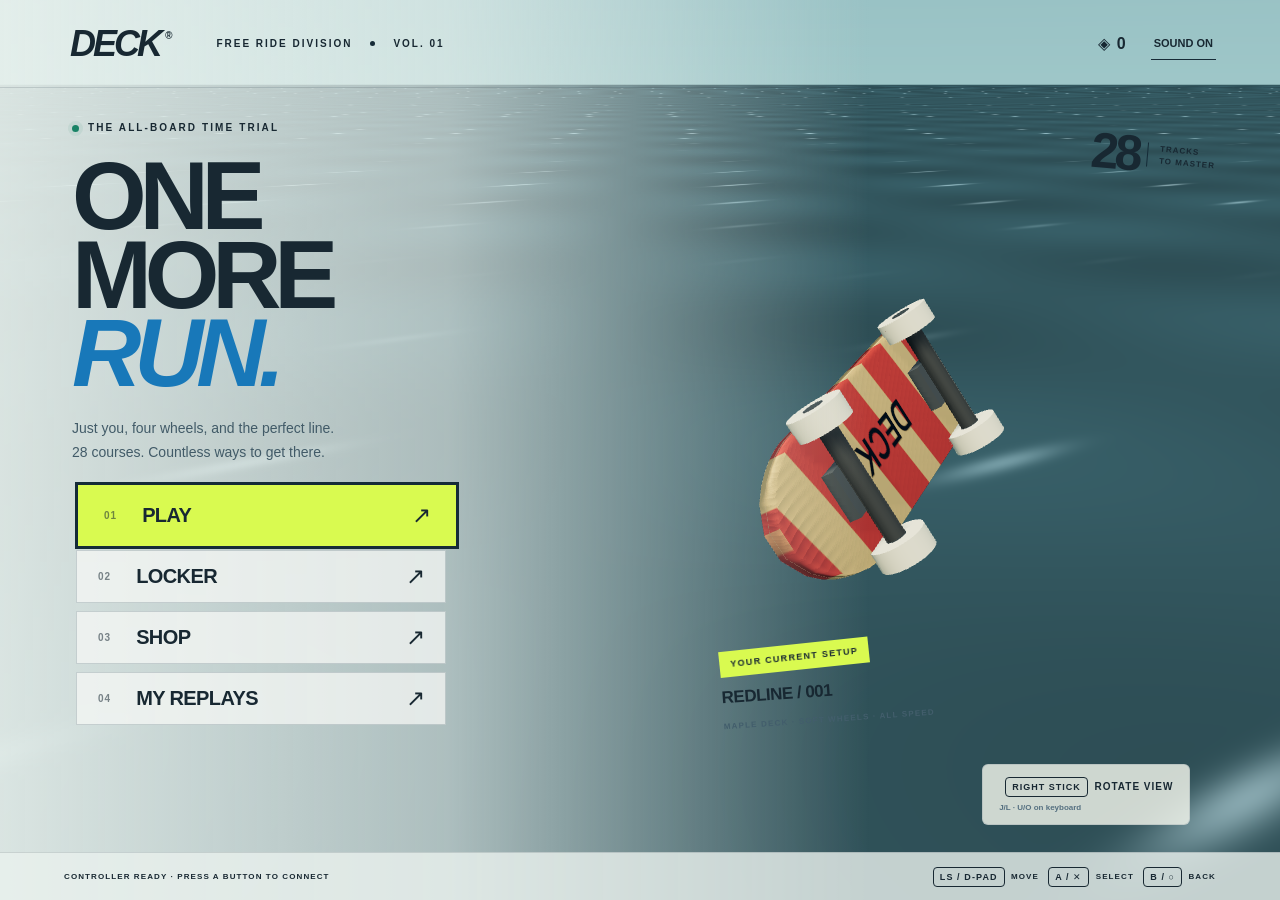
==== deck-prototype.html @ 20c5d56b "Add playable DECK browser game" ====
<!doctype html>
<html lang="en">
<head><meta charset="utf-8"><meta name="viewport" content="width=device-width,initial-scale=1"><title>DECK — One more run.</title><link rel="stylesheet" href="deck/style.css"></head>
<body>
<div id="loading"><strong>DECK<span>®</span></strong><p>Setting up your next run…</p></div>
<main id="ui">
<header id="topbar"><button class="wordmark" data-action="home" aria-label="DECK home">DECK<span>®</span></button><div class="edition">FREE RIDE DIVISION <i></i> VOL. 01</div><div class="top-actions"><span id="wallet">◈ 0</span><button id="audio-toggle" data-action="audio" aria-label="Toggle sound">SOUND ON</button></div></header>
<section id="home" class="screen active" aria-label="Home"><div class="home-copy"><p class="eyebrow"><span class="status-dot"></span> THE ALL-BOARD TIME TRIAL</p><h1>ONE<br>MORE<br><em>RUN.</em></h1><p class="home-description">Just you, four wheels, and the perfect line.<br>28 courses. Countless ways to get there.</p><nav class="home-nav"><button class="primary" data-action="levels" data-default><span>01</span>PLAY<span class="nav-arrow">↗</span></button><button data-action="locker"><span>02</span>LOCKER<span class="nav-arrow">↗</span></button><button data-action="shop"><span>03</span>SHOP<span class="nav-arrow">↗</span></button></nav></div><div class="hero-caption"><span class="pill">YOUR CURRENT SETUP</span><h3 id="hero-name">REDLINE / 001</h3><span class="small-label">MAPLE DECK · SOFT WHEELS · ALL SPEED</span></div><div class="home-stamp">28<span>TRACKS<br>TO MASTER</span></div></section>
<section id="levels" class="screen" aria-label="Select a course"><div class="page-heading"><div><p class="eyebrow">THE COLLECTION / 28 COURSES</p><h2>Pick your line.</h2></div><button class="back" data-action="home">← HOME</button></div><div id="pack-tabs" class="tabs"></div><div id="course-grid" class="course-grid"></div></section>
<section id="locker" class="screen" aria-label="Locker"><div class="page-heading"><div><p class="eyebrow">MAKE IT YOURS</p><h2>Your setup.</h2></div><button class="back" data-action="home">← HOME</button></div><p class="section-copy">Choose a deck. Same physics. Your style.</p><div id="locker-grid" class="skin-grid"></div><div class="locker-caption"><span class="pill">READY TO ROLL</span><p>Curved maple. Polished trucks.<br>Your next personal best.</p></div></section>
<section id="shop" class="screen" aria-label="Shop"><div class="page-heading"><div><p class="eyebrow">EARNED ON THE TRACK</p><h2>Fresh grip.</h2></div><button class="back" data-action="home">← HOME</button></div><p class="section-copy">Earn tokens by finishing courses and beating medal times. Cosmetics only.</p><div id="shop-grid" class="shop-grid"></div></section>
<footer id="menu-footer"><span id="connection">CONTROLLER READY · PRESS A BUTTON TO CONNECT</span><span><kbd>LS / D-PAD</kbd> MOVE <kbd>A / ✕</kbd> SELECT <kbd>B / ○</kbd> BACK</span></footer>
</main>
<div id="hud" hidden><div class="run-heading"><span class="wordmark">DECK<span>®</span></span><div><small id="run-pack">OPEN WATER</small><strong id="run-name">FIRST LIGHT</strong></div></div><div class="timer"><span id="clock">00:00.000</span><small id="best">PERSONAL BEST —</small></div><button id="pause-button" data-action="pause" aria-label="Pause game">Ⅱ</button><div class="progress"><div id="progress-fill"></div></div><div id="event-toast"></div><div class="controls"><strong>CONTROLLER</strong><div><kbd>RT / R2</kbd> FORWARD <kbd>LT / L2</kbd> BRAKE / REVERSE</div><div><kbd>LS</kbd> STEER <kbd>A / ✕</kbd> DOUBLE JUMP</div><div><kbd>L1</kbd> TILT LEFT <kbd>R1</kbd> TILT RIGHT</div><div><kbd>R3</kbd> RESTART <kbd>START</kbd> PAUSE</div><small>WASD / arrows · Space · Q/E tilt · R reset · Esc pause</small></div><div class="run-right"><canvas id="minimap" width="190" height="150"></canvas><div class="speed"><strong id="speed">0</strong><span>KM/H</span></div><div id="air-jump">● ● <span>JUMPS READY</span></div></div></div>
<section id="overlay" hidden><div class="modal"><p class="eyebrow" id="modal-tag">TAKE A BREATHER</p><h2 id="modal-title">Paused.</h2><p id="modal-sub">Your run is waiting.</p><div id="modal-stats"></div><div id="modal-actions"></div></div></section>
<div id="toast" role="status"></div>
<script src="deck/three.min.js"></script><script src="deck/core.js"></script><script src="deck/architecture.js"></script><script src="deck/obstacles.js"></script><script src="deck/game.js"></script>
</body></html>
---- deck/style.css ----
:root{font-family:Arial,Helvetica,sans-serif;color:#182832;font-synthesis:none;--ink:#152b37;--paper:#f7f7ef;--acid:#d9fa50;--accent:#1687e5}*{box-sizing:border-box}body{margin:0;overflow:hidden;background:#c4e8f2}button{font:inherit;cursor:pointer;border:0;color:inherit}button:disabled{cursor:default}button:focus{outline:none}button:focus-visible,.selected{outline:3px solid var(--ink)!important;outline-offset:4px;box-shadow:0 0 0 7px #d9fa50!important}canvas#game{position:fixed;inset:0;width:100%;height:100%;z-index:0}#ui{position:fixed;inset:0;z-index:2;pointer-events:none;background:linear-gradient(90deg,#eaf2eee8 0%,#eaf2eeaa 35%,#eaf2ee00 68%)}#ui button,#ui .screen,#ui footer{pointer-events:auto}#topbar{position:absolute;top:0;left:0;right:0;height:88px;display:flex;align-items:center;gap:38px;padding:0 5vw;border-bottom:1px solid #192a3625}.wordmark{font-weight:1000;font-style:italic;letter-spacing:-3px;font-size:36px;line-height:1;background:transparent}.wordmark span{font-size:10px;vertical-align:top;letter-spacing:0;display:inline-block;margin:5px 0 0 5px}.edition{font-size:10px;font-weight:800;letter-spacing:2px;display:flex;align-items:center;gap:18px}.edition i{width:5px;height:5px;border-radius:50%;background:var(--ink)}.top-actions{margin-left:auto;display:flex;align-items:center;gap:24px;font-size:11px;font-weight:800;letter-spacing:1px}.top-actions button{background:transparent;padding:10px 3px;border-bottom:1px solid #172b37}#wallet{font-size:16px}.screen{display:none;position:absolute;inset:112px 5vw 66px;overflow-y:auto;scrollbar-width:thin;padding:8px}.screen.active{display:block}#home{overflow:hidden}.eyebrow{font-weight:800;font-size:10px;letter-spacing:2.1px;line-height:1.6;text-transform:uppercase;margin:0 0 14px;display:flex;align-items:center;gap:9px}.status-dot{width:7px;height:7px;border-radius:50%;background:#198366;box-shadow:0 0 0 4px #19836613}.home-copy{width:45%;position:relative;z-index:1}h1{font-size:clamp(60px,7.5vw,115px);letter-spacing:-.075em;line-height:.82;margin:21px 0 24px;font-weight:950}h1 em{font-style:italic;color:#1878b9}.home-description{font-size:14px;line-height:1.7;color:#425b68;margin:0 0 24px}.home-nav{display:flex;flex-direction:column;gap:8px;width:min(370px,100%);margin-left:4px}.home-nav button{display:flex;align-items:center;text-align:left;background:#f8faf7b8;padding:15px 21px;font-size:20px;font-weight:900;letter-spacing:-.6px;transition:transform .15s;border:1px solid #18354930}.home-nav button:hover,.home-nav .selected{transform:translateX(6px)}.home-nav button.primary{background:var(--acid);border-color:var(--acid)}.home-nav button>span:first-child{font-size:10px;font-weight:700;letter-spacing:1px;opacity:.55;margin-right:25px}.home-nav .nav-arrow{margin-left:auto;font-size:23px;font-weight:400}.hero-caption{position:absolute;left:57%;bottom:15%;transform:rotate(-4deg)}.hero-caption h3{font-size:17px;letter-spacing:-.5px;margin:13px 0 7px}.pill{display:inline-block;background:var(--acid);font-size:9px;font-weight:850;letter-spacing:1.3px;padding:8px 11px;transform:rotate(-2deg)}.small-label{font-size:8px;letter-spacing:1.2px;color:#435e6c;font-weight:700}.home-stamp{position:absolute;right:0;top:2%;display:flex;align-items:center;gap:8px;font-size:50px;font-weight:900;letter-spacing:-4px;transform:rotate(5deg)}.home-stamp span{font-size:8px;line-height:1.5;letter-spacing:1px;border-left:1px solid var(--ink);padding-left:12px}#menu-footer{position:absolute;bottom:0;left:0;right:0;min-height:48px;padding:12px 5vw;border-top:1px solid #192a3625;display:flex;gap:20px;justify-content:space-between;align-items:center;font-size:8px;letter-spacing:1.1px;font-weight:800;background:#eaf2eecc}kbd{display:inline-block;font-family:inherit;font-size:9px;font-weight:900;padding:4px 6px;border:1px solid currentColor;border-radius:4px;margin:0 3px 0 6px;vertical-align:middle}.page-heading{display:flex;align-items:center;justify-content:space-between;margin-bottom:22px}h2{font-size:clamp(34px,4vw,60px);font-weight:900;letter-spacing:-2.6px;line-height:1;margin:0}.back{background:var(--paper);padding:12px 18px;font-size:10px;font-weight:900;letter-spacing:1px;border:1px solid #17324030}.tabs{display:flex;gap:7px;margin-bottom:24px}.tabs button{padding:12px 18px;font-size:10px;font-weight:850;letter-spacing:.9px;background:#f5f8f2bb;border:1px solid #1a35432e}.tabs button.active{color:white;background:var(--ink)}.course-grid{display:grid;grid-template-columns:repeat(3,1fr);gap:20px;padding:8px;margin:-8px}.course-card{background:var(--paper);border:1px solid #18354920;text-align:left;position:relative;overflow:hidden;transition:transform .15s}.course-card:hover{transform:translateY(-4px)}.course-art{height:clamp(115px,14vh,170px);background:#e0eff2;position:relative;overflow:hidden}.course-art canvas{width:100%;height:100%}.course-art .number{position:absolute;left:16px;top:14px;font-size:12px;font-weight:900}.course-art .medal{position:absolute;right:13px;top:12px;font-size:9px;font-weight:850;letter-spacing:1px}.course-info{padding:15px 17px 13px}.course-info h3{margin:0 0 5px;font-size:21px;letter-spacing:-.8px}.course-info p{font-size:11px;line-height:1.4;color:#576b75;margin:0 0 14px}.course-meta{display:flex;justify-content:space-between;gap:8px;font-size:8px;font-weight:900;letter-spacing:1px;border-top:1px solid #18354922;padding-top:10px}.section-copy{font-size:13px;line-height:1.7;color:#425b68;max-width:500px}.skin-grid{width:43%;display:grid;grid-template-columns:repeat(2,1fr);gap:14px;padding:8px;margin-left:-8px}.skin-card{background:#f7f7efdf;text-align:left;border:1px solid #18354930;padding:17px;min-height:125px}.deck-swatch{height:29px;width:90%;max-width:145px;border:3px solid #172b37;border-radius:100% / 180%;margin:10px 0 17px;transform:rotate(-9deg);box-shadow:0 6px #b9b7a5}.skin-card strong{font-size:12px;letter-spacing:.6px;display:block}.skin-card small{font-size:8px;letter-spacing:1px;display:block;color:#556c77;margin-top:6px}.skin-card.equipped{background:var(--acid)}.locker-caption{position:absolute;left:57%;bottom:13%;font-size:12px;line-height:1.5}.shop-grid{display:grid;grid-template-columns:repeat(4,1fr);gap:20px;margin-top:35px;padding:8px}.shop-card{background:var(--paper);border:1px solid #18354930;padding:24px;text-align:left}.shop-card .deck-swatch{margin:25px 0 40px}.shop-card h3{font-size:19px;letter-spacing:-.5px}.shop-card p{font-size:11px;line-height:1.6;color:#556c77}.shop-card strong{display:block;margin-top:18px;font-size:13px}.shop-card button{background:var(--ink);color:var(--paper);padding:12px;width:100%;margin-top:20px;font-size:10px;font-weight:800}.shop-card button.selected{outline-color:var(--paper)!important}#hud{position:fixed;inset:0;z-index:2;pointer-events:none;color:white;text-shadow:0 2px 6px #11232f99}.run-heading{position:absolute;top:24px;left:26px;display:flex;align-items:center;gap:22px}.run-heading .wordmark{font-size:30px}.run-heading div{border-left:1px solid #ffffff66;padding-left:17px}.run-heading small{font-size:8px;letter-spacing:2px;display:block;margin-bottom:6px}.run-heading strong{font-size:13px;letter-spacing:.8px}.timer{position:absolute;top:17px;left:50%;transform:translateX(-50%);text-align:center;background:#142b3899;padding:10px 24px;border-radius:5px;backdrop-filter:blur(6px);min-width:245px}.timer>span{font-variant-numeric:tabular-nums;font-size:34px;font-weight:850;letter-spacing:-1.5px}.timer small{display:block;font-size:8px;letter-spacing:1.8px;margin-top:4px;color:#d9fa50}.progress{position:absolute;top:0;left:0;width:100%;height:4px;background:#152d392a}.progress div{height:100%;background:var(--acid);width:0}#pause-button{position:absolute;right:26px;top:24px;pointer-events:auto;background:#142b3899;color:white;padding:10px 16px;border:1px solid #ffffff45;font-weight:900;border-radius:5px}.controls{position:absolute;bottom:23px;left:24px;background:#102532cf;backdrop-filter:blur(8px);border-radius:7px;border:1px solid #ffffff20;padding:14px 15px;line-height:1.65;font-size:8px;letter-spacing:.45px;text-shadow:none}.controls>strong{font-size:8px;letter-spacing:2px;color:var(--acid);display:block;margin-bottom:7px}.controls kbd{font-size:8px;margin-left:0;margin-right:5px;padding:2px 5px;border-color:#b9cbd477}.controls div kbd:nth-of-type(2){margin-left:9px}.controls small{display:block;font-size:8px;color:#b5c5cf;margin-top:6px;letter-spacing:0}.run-right{position:absolute;right:25px;bottom:25px;text-align:right}.run-right canvas{display:block;margin-left:auto;background:#102532aa;border:1px solid #ffffff25;border-radius:8px;width:170px;height:134px}.speed{margin-top:8px;display:flex;align-items:baseline;justify-content:flex-end;gap:8px}.speed strong{font-size:64px;font-weight:900;letter-spacing:-4px;line-height:1}.speed span{font-size:9px;letter-spacing:2px}#air-jump{font-size:13px;letter-spacing:2px;color:var(--acid);margin-top:7px}#air-jump span{font-size:7px;color:#fff}#event-toast{position:absolute;left:50%;bottom:18%;transform:translateX(-50%);font-weight:900;font-style:italic;letter-spacing:1px;font-size:18px;opacity:0;transition:opacity .14s}#overlay{position:fixed;inset:0;z-index:5;background:#102b398c;backdrop-filter:blur(8px);display:grid;place-items:center}#overlay[hidden],#hud[hidden]{display:none}.modal{width:min(470px,90vw);background:var(--paper);padding:36px;border-top:7px solid var(--acid);box-shadow:0 20px 80px #0d283f66}.modal h2{font-size:57px}.modal>p:not(.eyebrow){font-size:13px;color:#526a76;line-height:1.6}#modal-actions{display:flex;flex-direction:column;gap:10px;margin-top:24px}#modal-actions button{background:#e4e9e4;border:1px solid #182b3730;padding:14px;text-align:left;font-size:12px;font-weight:900;letter-spacing:1px}#modal-actions button:first-child{background:var(--acid)}#modal-stats{display:flex;gap:25px;border-top:1px solid #182b3720;margin-top:18px;padding-top:15px}#modal-stats strong{display:block;font-size:25px;letter-spacing:-1px}#modal-stats small{font-size:8px;letter-spacing:1px}#toast{position:fixed;top:100px;left:50%;transform:translateX(-50%);z-index:8;pointer-events:none;background:var(--ink);color:white;padding:13px 21px;font-size:12px;font-weight:700;opacity:0;border-radius:4px;transition:opacity .2s}#loading{position:fixed;inset:0;z-index:12;background:var(--paper);display:flex;flex-direction:column;align-items:center;justify-content:center}#loading strong{font-size:95px;font-style:italic;letter-spacing:-8px}#loading strong span{font-size:20px;vertical-align:top;letter-spacing:0}#loading p{font-size:12px;color:#60737c}body.panel #ui{background:#eaf2eef2}body.locker #ui{background:linear-gradient(90deg,#eaf2eef0,#eaf2eed0 35%,#eaf2ee10 75%)}
.catalog-heading{grid-column:1/-1;font-size:13px;letter-spacing:2px;margin:24px 0 3px}.wheel-swatch{width:52px;height:52px;border:12px solid var(--wheel);border-radius:50%;background:#526570;box-shadow:inset 0 0 0 4px #c7d5d9,5px 5px 0 #26394733;margin:12px 0 22px}.animated-deck{background-size:200% 200%!important;animation:flow-graphic 2s linear infinite;box-shadow:0 6px #b9b7a5,0 0 16px #9bb7ff99}.result-delta{margin:17px 0 0;padding:17px;text-align:center;border:1px solid #a5c79b;background:#e6f4da;color:#235524;border-radius:5px}.result-delta[hidden]{display:none}.result-delta small,.result-delta span{display:block;font-size:9px;font-weight:900;letter-spacing:1px}.result-delta strong{display:block;font-size:52px;letter-spacing:-2px;line-height:1.2;font-variant-numeric:tabular-nums;margin:3px 0}.result-delta strong em{font-size:21px;font-style:normal}.result-delta.slower{color:#9e421d;background:#ffead7;border-color:#e5b394}.result-delta.first strong,.result-delta.equal strong{font-size:23px;letter-spacing:-.8px}.modal{max-height:94vh;overflow-y:auto}#effect-hud{position:absolute;top:108px;left:50%;transform:translateX(-50%);text-align:center;letter-spacing:1px;font-size:8px}#boost-status{opacity:0;transition:opacity .18s;background:#193341e8;border:1px solid var(--boost-color,#d9fa50);padding:7px 14px;border-radius:5px;color:#fff}#boost-status.on{opacity:1}#boost-status b{font-size:13px;letter-spacing:3px}#boost-status i{display:block;width:170px;height:3px;background:#ffffff30;margin-top:5px}#boost-status span{display:block;height:100%;background:var(--boost-color,#d9fa50)}#ghost-status{margin-top:6px;text-shadow:0 1px 3px #132c3c,0 0 4px #132c3c}#event-toast{background:#142b38cf;padding:10px 17px;border-radius:5px;color:#efffc9;bottom:22%;white-space:nowrap;font-size:16px}.shop-grid{padding-bottom:25px}.skin-grid{padding-bottom:25px}@keyframes flow-graphic{0%{background-position:0 0}100%{background-position:100% 100%}}@media(prefers-reduced-motion:reduce){.animated-deck{animation:none}}@media(max-width:800px){#effect-hud{top:153px}#event-toast{font-size:12px;bottom:31%}}
[hidden]{display:none!important}#orbit-hint{position:absolute;right:7vw;bottom:75px;font-size:10px;font-weight:800;letter-spacing:1px;padding:12px 16px;background:#f5f8eece;border:1px solid #64798533;border-radius:6px}#orbit-hint span{display:block;font-size:8px;color:#557080;margin-top:6px;letter-spacing:0}.replay-list{display:grid;grid-template-columns:repeat(3,1fr);gap:18px;margin-top:30px;padding:8px}.replay-list>button{display:grid;grid-template-columns:36px 1fr;text-align:left;gap:7px;padding:23px;background:#f7f7ef;border:1px solid #718c9633}.replay-list>button>span{grid-row:span 2;font-size:24px;color:#198cbb}.replay-list strong{font-size:19px}.replay-list small{font-size:9px;letter-spacing:1px;color:#577583}.empty-replays{grid-column:1/-1;padding:40px;background:#f7f7ef}.empty-replays p{color:#577583}.empty-replays button{padding:14px 20px;background:var(--acid);font-weight:800}#replay-bar{position:fixed;z-index:4;bottom:24px;left:24px;width:min(540px,65vw);padding:17px 20px;color:#f7f7ed;background:#102b39e8;border:1px solid #b8d8df55;border-radius:9px;backdrop-filter:blur(12px)}#replay-bar>div:first-child{display:flex;justify-content:space-between;font-size:10px;letter-spacing:1px;gap:12px}#replay-bar strong{color:var(--acid)}#replay-time{font-variant-numeric:tabular-nums}#replay-seek{width:100%;margin:16px 0;accent-color:var(--acid);cursor:pointer}.replay-actions{display:flex;gap:9px}.replay-actions button{background:#f7f7ef16;color:#fff;padding:10px 12px;font-size:9px;font-weight:800;border:1px solid #bdd6e02a;border-radius:4px}.home-nav button{padding-top:12px;padding-bottom:12px}#home{overflow-y:auto}@media(max-width:800px){.replay-list{grid-template-columns:1fr 1fr}#orbit-hint{right:4vw;bottom:85px;font-size:8px}#replay-bar{left:12px;bottom:12px;padding:12px;max-width:calc(100vw - 150px)}.replay-actions{flex-wrap:wrap}.replay-actions button{padding:8px}}
#event-toast.crash{font-size:clamp(52px,7vw,96px);font-weight:1000;letter-spacing:.08em;color:#ff394a;text-shadow:0 3px 0 #5e1521,0 4px 24px #180a19bb;background:transparent;top:33%;bottom:auto;padding:0}
@media(max-height:770px){h1{font-size:68px;margin:12px 0}.home-description{font-size:12px;margin-bottom:12px}.home-nav button{padding:9px 20px;font-size:18px}.course-art{height:115px}.course-info{padding:10px 15px}.page-heading{margin-bottom:16px}.tabs{margin-bottom:16px}.skin-card{min-height:110px;padding:12px}.deck-swatch{margin:7px 0 12px}}
@media(max-width:800px){.edition{display:none}.screen{inset:97px 4vw 73px}#topbar{height:78px}.home-copy{width:62%}h1{font-size:78px}.hero-caption{left:65%;bottom:17%;max-width:160px}.hero-caption h3{font-size:12px}.home-stamp{display:none}.course-grid{grid-template-columns:repeat(2,1fr)}.tabs{flex-wrap:wrap}.tabs button{padding:10px;font-size:8px}h2{font-size:38px}.skin-grid{width:58%}.shop-grid{grid-template-columns:repeat(2,1fr)}#menu-footer{font-size:7px;flex-direction:column;gap:5px}.run-heading .wordmark{display:none}.timer{top:65px}.controls{font-size:7px;left:12px;bottom:12px;padding:9px}.controls small{display:none}.run-right{right:12px;bottom:12px}.run-right canvas{width:120px;height:94px}.speed strong{font-size:48px}}
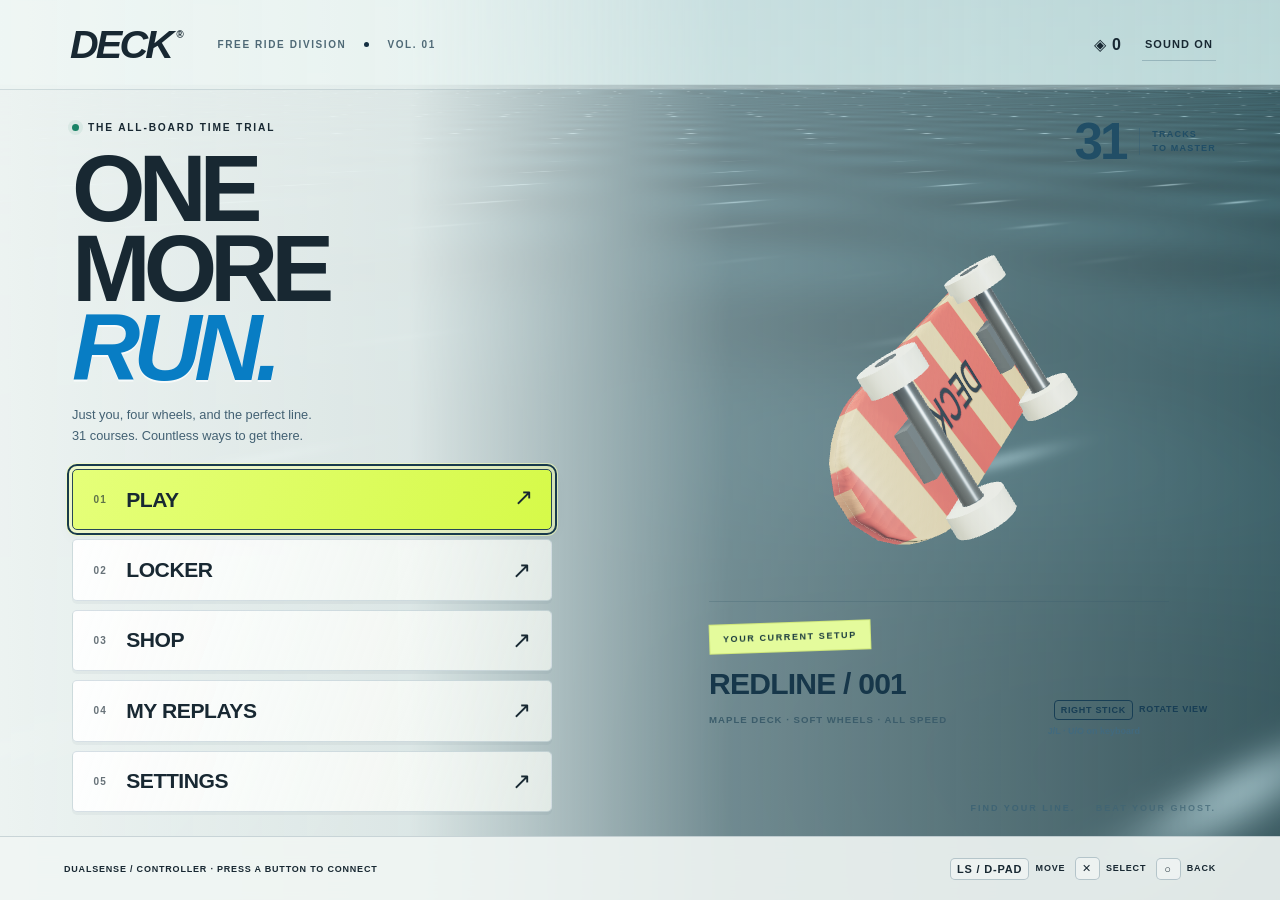
==== commit 0da29ef7: "Polish Flow State courses and controller experience" ====
--- a/deck-prototype.html
+++ b/deck-prototype.html
@@ -1,18 +1,18 @@
 <!doctype html>
 <html lang="en">
-<head><meta charset="utf-8"><meta name="viewport" content="width=device-width,initial-scale=1"><title>DECK — One more run.</title><link rel="stylesheet" href="deck/style.css"></head>
+<head><meta charset="utf-8"><meta name="viewport" content="width=device-width,initial-scale=1"><meta name="theme-color" content="#eaf3f5"><meta name="description" content="You are the board. Master 31 courses, chase your best ghost and find your perfect line in DECK."><title>DECK — One more run.</title><link rel="stylesheet" href="deck/style.css?v=20260912-flowstate1"></head>
 <body>
 <div id="loading"><strong>DECK<span>®</span></strong><p>Setting up your next run…</p></div>
 <main id="ui">
 <header id="topbar"><button class="wordmark" data-action="home" aria-label="DECK home">DECK<span>®</span></button><div class="edition">FREE RIDE DIVISION <i></i> VOL. 01</div><div class="top-actions"><span id="wallet">◈ 0</span><button id="audio-toggle" data-action="audio" aria-label="Toggle sound">SOUND ON</button></div></header>
-<section id="home" class="screen active" aria-label="Home"><div class="home-copy"><p class="eyebrow"><span class="status-dot"></span> THE ALL-BOARD TIME TRIAL</p><h1>ONE<br>MORE<br><em>RUN.</em></h1><p class="home-description">Just you, four wheels, and the perfect line.<br>28 courses. Countless ways to get there.</p><nav class="home-nav"><button class="primary" data-action="levels" data-default><span>01</span>PLAY<span class="nav-arrow">↗</span></button><button data-action="locker"><span>02</span>LOCKER<span class="nav-arrow">↗</span></button><button data-action="shop"><span>03</span>SHOP<span class="nav-arrow">↗</span></button></nav></div><div class="hero-caption"><span class="pill">YOUR CURRENT SETUP</span><h3 id="hero-name">REDLINE / 001</h3><span class="small-label">MAPLE DECK · SOFT WHEELS · ALL SPEED</span></div><div class="home-stamp">28<span>TRACKS<br>TO MASTER</span></div></section>
-<section id="levels" class="screen" aria-label="Select a course"><div class="page-heading"><div><p class="eyebrow">THE COLLECTION / 28 COURSES</p><h2>Pick your line.</h2></div><button class="back" data-action="home">← HOME</button></div><div id="pack-tabs" class="tabs"></div><div id="course-grid" class="course-grid"></div></section>
+<section id="home" class="screen active" aria-label="Home"><div class="home-copy"><div class="home-intro"><p class="eyebrow"><span class="status-dot"></span> THE ALL-BOARD TIME TRIAL</p><h1>ONE<br>MORE<br><em>RUN.</em></h1><p class="home-description">Just you, four wheels, and the perfect line.<br>31 courses. Countless ways to get there.</p></div><nav class="home-nav" aria-label="Main menu"><button class="primary" data-action="levels" data-default><span>01</span>PLAY<span class="nav-arrow">↗</span></button><button data-action="locker"><span>02</span>LOCKER<span class="nav-arrow">↗</span></button><button data-action="shop"><span>03</span>SHOP<span class="nav-arrow">↗</span></button></nav></div><div class="hero-caption"><span class="pill">YOUR CURRENT SETUP</span><h3 id="hero-name">REDLINE / 001</h3><span class="small-label">MAPLE DECK · SOFT WHEELS · ALL SPEED</span></div><div class="home-stamp">31<span>TRACKS<br>TO MASTER</span></div><div class="home-signature" aria-hidden="true">FIND YOUR LINE. <span>BEAT YOUR GHOST.</span></div></section>
+<section id="levels" class="screen" aria-label="Select a course"><div class="page-heading"><div><p class="eyebrow">THE COLLECTION / 31 COURSES</p><h2>Pick your line.</h2></div><button class="back" data-action="home">← HOME</button></div><div id="pack-tabs" class="tabs"></div><div id="course-grid" class="course-grid"></div></section>
 <section id="locker" class="screen" aria-label="Locker"><div class="page-heading"><div><p class="eyebrow">MAKE IT YOURS</p><h2>Your setup.</h2></div><button class="back" data-action="home">← HOME</button></div><p class="section-copy">Choose a deck. Same physics. Your style.</p><div id="locker-grid" class="skin-grid"></div><div class="locker-caption"><span class="pill">READY TO ROLL</span><p>Curved maple. Polished trucks.<br>Your next personal best.</p></div></section>
 <section id="shop" class="screen" aria-label="Shop"><div class="page-heading"><div><p class="eyebrow">EARNED ON THE TRACK</p><h2>Fresh grip.</h2></div><button class="back" data-action="home">← HOME</button></div><p class="section-copy">Earn tokens by finishing courses and beating medal times. Cosmetics only.</p><div id="shop-grid" class="shop-grid"></div></section>
-<footer id="menu-footer"><span id="connection">CONTROLLER READY · PRESS A BUTTON TO CONNECT</span><span><kbd>LS / D-PAD</kbd> MOVE <kbd>A / ✕</kbd> SELECT <kbd>B / ○</kbd> BACK</span></footer>
+<footer id="menu-footer"><span id="connection">DUALSENSE / CONTROLLER · PRESS A BUTTON TO CONNECT</span><span><kbd>LS / D-PAD</kbd> MOVE <kbd>✕</kbd> SELECT <kbd>○</kbd> BACK</span></footer>
 </main>
 <div id="hud" hidden><div class="run-heading"><span class="wordmark">DECK<span>®</span></span><div><small id="run-pack">OPEN WATER</small><strong id="run-name">FIRST LIGHT</strong></div></div><div class="timer"><span id="clock">00:00.000</span><small id="best">PERSONAL BEST —</small></div><button id="pause-button" data-action="pause" aria-label="Pause game">Ⅱ</button><div class="progress"><div id="progress-fill"></div></div><div id="event-toast"></div><div class="controls"><strong>CONTROLLER</strong><div><kbd>RT / R2</kbd> FORWARD <kbd>LT / L2</kbd> BRAKE / REVERSE</div><div><kbd>LS</kbd> STEER <kbd>A / ✕</kbd> DOUBLE JUMP</div><div><kbd>L1</kbd> TILT LEFT <kbd>R1</kbd> TILT RIGHT</div><div><kbd>R3</kbd> RESTART <kbd>START</kbd> PAUSE</div><small>WASD / arrows · Space · Q/E tilt · R reset · Esc pause</small></div><div class="run-right"><canvas id="minimap" width="190" height="150"></canvas><div class="speed"><strong id="speed">0</strong><span>KM/H</span></div><div id="air-jump">● ● <span>JUMPS READY</span></div></div></div>
 <section id="overlay" hidden><div class="modal"><p class="eyebrow" id="modal-tag">TAKE A BREATHER</p><h2 id="modal-title">Paused.</h2><p id="modal-sub">Your run is waiting.</p><div id="modal-stats"></div><div id="modal-actions"></div></div></section>
 <div id="toast" role="status"></div>
-<script src="deck/three.min.js"></script><script src="deck/core.js"></script><script src="deck/architecture.js"></script><script src="deck/obstacles.js"></script><script src="deck/game.js"></script>
+<script src="deck/three.min.js"></script><script src="deck/core.js?v=20260912-flowstate1"></script><script src="deck/architecture.js?v=20260912-flowstate1"></script><script src="deck/obstacles.js?v=20260912-flowstate1"></script><script src="deck/game.js?v=20260912-flowstate1"></script>
 </body></html>
--- a/deck/style.css
+++ b/deck/style.css
@@ -4,3 +4,58 @@
 #event-toast.crash{font-size:clamp(52px,7vw,96px);font-weight:1000;letter-spacing:.08em;color:#ff394a;text-shadow:0 3px 0 #5e1521,0 4px 24px #180a19bb;background:transparent;top:33%;bottom:auto;padding:0}
 @media(max-height:770px){h1{font-size:68px;margin:12px 0}.home-description{font-size:12px;margin-bottom:12px}.home-nav button{padding:9px 20px;font-size:18px}.course-art{height:115px}.course-info{padding:10px 15px}.page-heading{margin-bottom:16px}.tabs{margin-bottom:16px}.skin-card{min-height:110px;padding:12px}.deck-swatch{margin:7px 0 12px}}
 @media(max-width:800px){.edition{display:none}.screen{inset:97px 4vw 73px}#topbar{height:78px}.home-copy{width:62%}h1{font-size:78px}.hero-caption{left:65%;bottom:17%;max-width:160px}.hero-caption h3{font-size:12px}.home-stamp{display:none}.course-grid{grid-template-columns:repeat(2,1fr)}.tabs{flex-wrap:wrap}.tabs button{padding:10px;font-size:8px}h2{font-size:38px}.skin-grid{width:58%}.shop-grid{grid-template-columns:repeat(2,1fr)}#menu-footer{font-size:7px;flex-direction:column;gap:5px}.run-heading .wordmark{display:none}.timer{top:65px}.controls{font-size:7px;left:12px;bottom:12px;padding:9px}.controls small{display:none}.run-right{right:12px;bottom:12px}.run-right canvas{width:120px;height:94px}.speed strong{font-size:48px}}
+
+/* Presentation: one responsive layout shared by the full controller menu. */
+:root{--ink:#142f41;--paper:#f8faf4;--acid:#d9fa50;--accent:#087ece;--menu-gutter:clamp(24px,5vw,88px);--header-height:clamp(70px,10vh,96px);--footer-height:64px}
+#ui{background:linear-gradient(90deg,#f0f6f4fa 0%,#edf5f3e8 32%,#e2eef15c 57%,#d7ebed12 100%)}
+#topbar{height:var(--header-height);padding:0 var(--menu-gutter);border-bottom:1px solid #1e475d25;background:#eef5f459;gap:28px}
+#topbar .wordmark{font-size:clamp(30px,3.1vw,44px);letter-spacing:-2.8px}
+#topbar .edition{letter-spacing:1.6px;font-size:10px;color:#4f6976}
+.top-actions{gap:20px}.top-actions button{font-size:11px;letter-spacing:1.1px;border-color:#3d60734d}#wallet{font-variant-numeric:tabular-nums}
+.screen{inset:calc(var(--header-height) + 22px) var(--menu-gutter) calc(var(--footer-height) + 16px);padding:8px}
+#home{overflow:visible}
+#home .home-copy{width:43%;height:100%;display:grid;grid-template-rows:auto minmax(0,1fr);gap:clamp(16px,2.5vh,28px);position:relative;z-index:1}
+.home-intro{min-width:0}
+#home .eyebrow{font-size:clamp(9px,.8vw,12px);letter-spacing:1.8px;margin:0 0 14px;line-height:1.5}
+#home h1{font-size:clamp(52px,min(8.3vw,10.5vh),116px);line-height:.84;font-weight:950;letter-spacing:-.075em;margin:0 0 18px}
+#home h1 em{color:#087dc4;text-shadow:0 2px 0 #ffffffb3}
+#home .home-description{font-size:clamp(12px,1vw,15px);line-height:1.6;margin:0;color:#436173}
+#home .home-nav{position:static;display:grid;grid-auto-rows:minmax(40px,1fr);align-self:stretch;gap:clamp(6px,1vh,10px);width:100%;max-width:480px;max-height:410px;margin:0;min-height:0}
+#home .home-nav button{position:relative;min-height:0;padding:8px clamp(14px,1.6vw,25px);font-size:clamp(16px,1.65vw,24px);letter-spacing:-.45px;border:1px solid #38678033;background:linear-gradient(110deg,#ffffffed,#f6faf4b8);border-radius:5px;box-shadow:0 3px 0 #173d4f0b;transition:background .16s,border-color .16s,box-shadow .16s;transform:none}
+#home .home-nav button.primary{background:linear-gradient(110deg,#e5ff79,#d6fa49);border-color:#b8d842}
+#home .home-nav button>span:first-child{font-size:10px;letter-spacing:1.2px;margin-right:clamp(12px,1.5vw,24px);opacity:.65;font-variant-numeric:tabular-nums}
+#home .home-nav .nav-arrow{font-size:23px;line-height:1;transition:transform .16s}
+#home .home-nav button:hover,#home .home-nav button.selected{transform:none;border-color:#274757;background-color:#fff}
+#home .home-nav button:hover .nav-arrow,#home .home-nav button.selected .nav-arrow{transform:translate(2px,-2px)}
+#home .home-nav button.selected,#home .home-nav button:focus-visible{outline:2px solid #183a4c!important;outline-offset:3px;box-shadow:0 0 0 6px #f5ffb399,0 5px 16px #163e4d12!important}
+.hero-caption{left:56%;right:2%;bottom:13%;transform:none;border-top:1px solid #35576840;padding-top:20px;max-width:460px}
+.hero-caption .pill{background:#e4fb9c;color:#193a3d;border:1px solid #d0e77b;transform:rotate(-2deg);font-size:9px;letter-spacing:1.6px;padding:9px 13px}
+.hero-caption h3{font-size:clamp(20px,2.35vw,34px);font-weight:900;letter-spacing:-.8px;margin:15px 0 8px;color:#17374a}
+.hero-caption .small-label{font-size:clamp(9px,.75vw,11px);color:#3c5d6b;line-height:1.7;letter-spacing:1px}
+.home-stamp{right:0;top:0;font-size:clamp(35px,4vw,60px);letter-spacing:-3px;transform:none;gap:14px;color:#214e66}
+.home-stamp span{font-size:9px;letter-spacing:1.2px;border-color:#315d7666}
+.home-signature{position:absolute;right:0;bottom:1%;font-size:9px;letter-spacing:2px;color:#3f6474;font-weight:800}.home-signature span{opacity:.7;margin-left:16px}
+#menu-footer{min-height:var(--footer-height);padding:12px var(--menu-gutter);background:#f0f6f3e8;border-top:1px solid #274d6330;backdrop-filter:blur(12px);font-size:9px;letter-spacing:.8px;gap:14px}
+#menu-footer>span:last-child{white-space:nowrap}#menu-footer kbd{min-width:25px;text-align:center;border-color:#60818f66;background:#ffffff6b;font-size:11px;border-radius:5px}
+#orbit-hint{bottom:calc(var(--footer-height) + 100px);right:calc(var(--menu-gutter) + 8px);background:transparent;border:0;padding:0;font-size:9px;color:#183e55;letter-spacing:.7px;border-radius:0}
+#orbit-hint span{font-size:9px;color:#426a7e}.locker #orbit-hint{bottom:calc(var(--footer-height) + 20px);background:#edf5f2e8;padding:12px;border-radius:6px}
+.page-heading{margin-bottom:26px}.page-heading h2{letter-spacing:-1.8px;font-size:clamp(35px,4vw,58px)}
+.page-heading>button,.back{background:#f8fcf8;border:1px solid #345b7338;padding:13px 20px;border-radius:5px;font-size:12px;font-weight:800}
+body.panel #ui{background:linear-gradient(130deg,#f0f6f3fa,#e1edf4f7)}
+body.locker #ui{background:linear-gradient(90deg,#f0f6f3fa,#ecf5f3e8 37%,#e5f2f03b 65%,#d7ebed12)}
+.course-grid{gap:22px}.course-card,.skin-card,.shop-card,.replay-list>button{border:1px solid #315d7630;border-radius:9px;box-shadow:0 6px 18px #23455508}
+.course-card{transition:transform .18s,box-shadow .18s}.course-card:hover{box-shadow:0 10px 26px #23455518;transform:translateY(-2px)}
+.course-info{padding:18px}.course-info h3{font-size:23px}.course-info p{font-size:12px;line-height:1.6}.course-meta{font-size:9px;line-height:1.6}.course-art .medal{background:#f6ffddb8;padding:5px 7px;border-radius:4px}
+.tabs button{border-radius:5px;font-size:11px}.skin-card strong{font-size:13px}.skin-card small{font-size:10px}.shop-card p{font-size:12px}.shop-card button{border-radius:4px;font-size:11px;letter-spacing:.6px}
+.locker-caption{background:#edf5f2dc;padding:20px;border-radius:7px;font-size:13px;color:#274959}
+.settings-grid{display:grid;grid-template-columns:repeat(3,minmax(0,1fr));gap:18px;padding:8px;margin:20px -8px}
+.settings-card{position:relative;display:grid;grid-template-columns:1fr auto;gap:10px;text-align:left;padding:22px;background:#f8faf5;border:1px solid #345e7138;border-radius:8px;min-height:124px;box-shadow:0 5px 20px #21496108}
+.settings-card strong{font-size:15px;letter-spacing:.2px}.settings-value{font-size:20px;font-weight:900;color:#087abb;text-align:right}.settings-card small{grid-column:1/-1;font-size:12px;line-height:1.55;color:#486779}
+.controller-guide{padding:20px 24px;border:1px solid #345e7128;background:#eef5ede6;border-radius:8px;font-size:13px;line-height:1.8;color:#31566b;margin:20px 0}.controller-guide kbd{background:#fff9}.controller-guide h3{margin-top:0}
+.modal{border-radius:10px;box-shadow:0 25px 100px #0a283c55}#modal-actions button{border-radius:4px}.run-heading strong{font-size:15px}.timer small{font-size:10px;letter-spacing:1.2px}.controls{font-size:10px;line-height:1.7;background:#102b3ce6}.controls kbd{font-size:10px}.controls>strong{font-size:10px;letter-spacing:1.3px}.controls small{font-size:9px;max-width:480px}.run-right .speed span{font-size:11px}#air-jump span{font-size:9px}
+@media(min-width:1600px){.controls{font-size:12px;padding:20px}.controls kbd{font-size:12px}.timer>span{font-size:42px}.timer small{font-size:12px}#menu-footer{font-size:11px}.home-signature{font-size:11px}.home-stamp span{font-size:11px}}
+@media(max-width:900px){:root{--menu-gutter:28px;--footer-height:66px}#topbar .edition{display:none}#home .home-copy{width:49%}#home h1{font-size:clamp(50px,min(9.7vw,9.4vh),90px)}#home .home-description{font-size:12px}#home .eyebrow{font-size:8px;letter-spacing:1.2px}.hero-caption{left:55%;bottom:19%;right:0;padding-top:15px}.hero-caption h3{font-size:22px}.hero-caption .small-label{font-size:8px;letter-spacing:.5px}.home-stamp{display:flex;font-size:37px}.home-stamp span{font-size:8px}.home-signature{display:none}#menu-footer{flex-direction:column;justify-content:center;gap:6px;font-size:8px}#orbit-hint{bottom:calc(var(--footer-height) + 22px);font-size:8px}#orbit-hint span{font-size:8px}.settings-grid{grid-template-columns:repeat(2,minmax(0,1fr));gap:14px}.course-grid{gap:16px}.controls{font-size:8px;max-width:calc(100vw - 155px)}.controls kbd{font-size:8px}.controls small{display:none}}
+@media(max-height:650px){:root{--header-height:60px;--footer-height:52px}.screen{top:76px;bottom:64px}#home .home-copy{gap:12px}#home h1{font-size:clamp(44px,8vh,54px);margin-bottom:12px}#home .eyebrow{margin-bottom:9px}#home .home-description{font-size:11px;line-height:1.45}#home .home-nav{gap:5px}#home .home-nav button{font-size:16px;padding:4px 14px}.hero-caption{bottom:14%}#menu-footer{padding-top:5px;padding-bottom:5px;gap:3px}#orbit-hint{bottom:calc(var(--footer-height) + 12px)}}
+@media(max-width:520px){:root{--menu-gutter:18px}#home .home-copy{width:65%}#home .home-description{font-size:10px}#home .eyebrow{font-size:7px;letter-spacing:.8px}#home h1{font-size:clamp(48px,12vw,62px)}#home .home-nav button{font-size:15px;padding:8px 12px}#home .home-nav button>span:first-child{margin-right:10px;font-size:8px}.hero-caption,.home-stamp{display:none}#orbit-hint{font-size:7px;max-width:28%;right:12px;line-height:1.6}.settings-grid{grid-template-columns:1fr}.course-grid,.shop-grid,.replay-list{grid-template-columns:1fr}.top-actions{gap:12px}.top-actions button{font-size:10px}.skin-grid{width:65%;grid-template-columns:1fr}.locker-caption{display:none}}
+@media(max-height:480px){#home .home-intro .eyebrow,#home .home-description{display:none}#home h1{font-size:39px;margin:0}#home .home-copy{grid-template-columns:1fr 1.7fr;grid-template-rows:1fr;gap:24px;width:66%;align-items:center}#home .home-nav{height:100%;gap:5px}#home .home-nav button{font-size:14px}.hero-caption{left:73%;bottom:18%}.hero-caption h3{font-size:17px}.hero-caption .pill,.hero-caption .small-label{display:none}.home-stamp{display:none}}
+@media(prefers-reduced-motion:reduce){#home .home-nav button,#home .nav-arrow,.course-card{transition:none!important}}
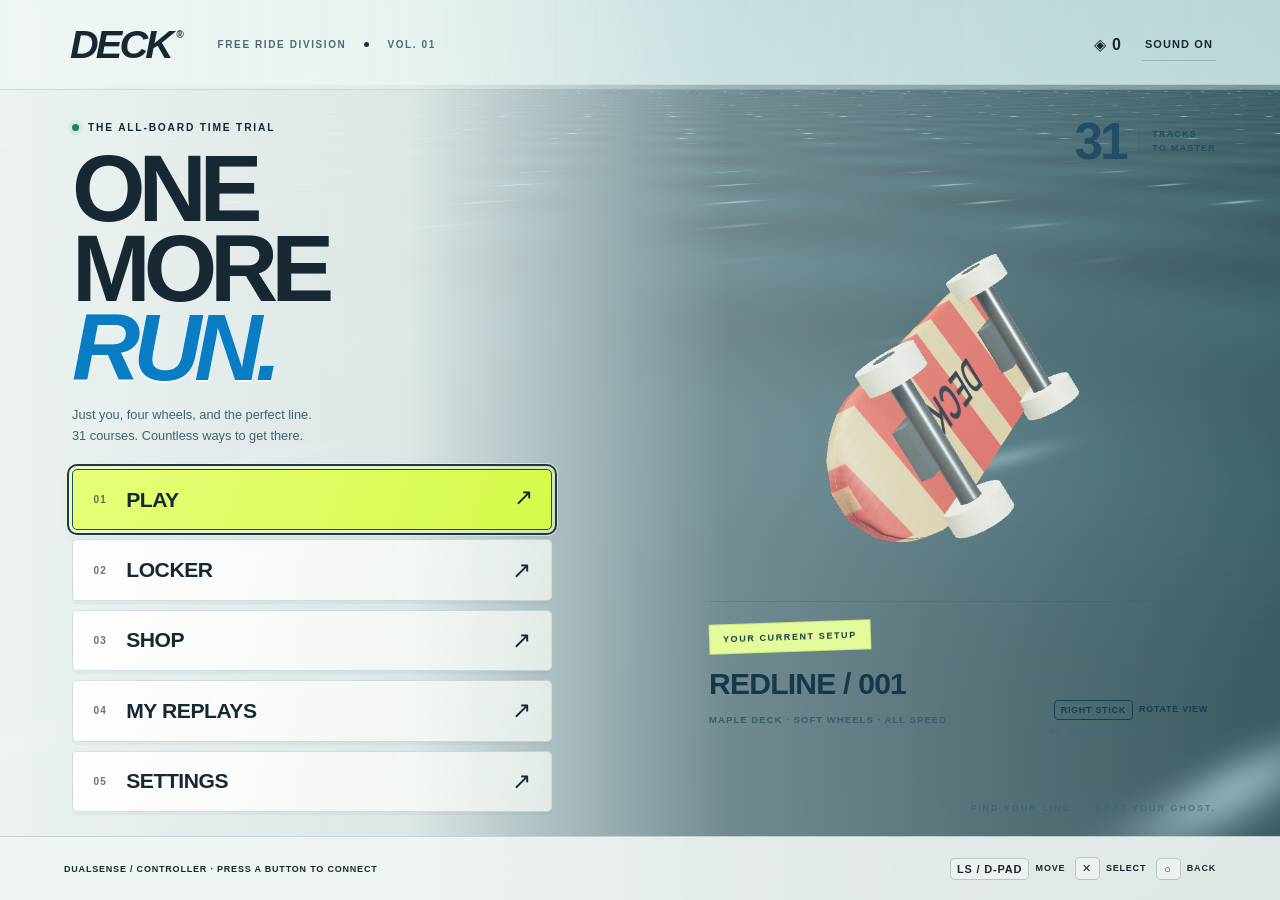
==== commit 888c855e: "Add Svens Board and rebuild three courses around route discovery" ====
--- a/deck-prototype.html
+++ b/deck-prototype.html
@@ -1,6 +1,6 @@
 <!doctype html>
 <html lang="en">
-<head><meta charset="utf-8"><meta name="viewport" content="width=device-width,initial-scale=1"><meta name="theme-color" content="#eaf3f5"><meta name="description" content="You are the board. Master 31 courses, chase your best ghost and find your perfect line in DECK."><title>DECK — One more run.</title><link rel="stylesheet" href="deck/style.css?v=20260912-flowstate1"></head>
+<head><meta charset="utf-8"><meta name="viewport" content="width=device-width,initial-scale=1"><meta name="theme-color" content="#eaf3f5"><meta name="description" content="You are the board. Master 31 courses, chase your best ghost and find your perfect line in DECK."><title>DECK — One more run.</title><link rel="stylesheet" href="deck/style.css?v=20260912-sven1"></head>
 <body>
 <div id="loading"><strong>DECK<span>®</span></strong><p>Setting up your next run…</p></div>
 <main id="ui">
@@ -14,5 +14,5 @@
 <div id="hud" hidden><div class="run-heading"><span class="wordmark">DECK<span>®</span></span><div><small id="run-pack">OPEN WATER</small><strong id="run-name">FIRST LIGHT</strong></div></div><div class="timer"><span id="clock">00:00.000</span><small id="best">PERSONAL BEST —</small></div><button id="pause-button" data-action="pause" aria-label="Pause game">Ⅱ</button><div class="progress"><div id="progress-fill"></div></div><div id="event-toast"></div><div class="controls"><strong>CONTROLLER</strong><div><kbd>RT / R2</kbd> FORWARD <kbd>LT / L2</kbd> BRAKE / REVERSE</div><div><kbd>LS</kbd> STEER <kbd>A / ✕</kbd> DOUBLE JUMP</div><div><kbd>L1</kbd> TILT LEFT <kbd>R1</kbd> TILT RIGHT</div><div><kbd>R3</kbd> RESTART <kbd>START</kbd> PAUSE</div><small>WASD / arrows · Space · Q/E tilt · R reset · Esc pause</small></div><div class="run-right"><canvas id="minimap" width="190" height="150"></canvas><div class="speed"><strong id="speed">0</strong><span>KM/H</span></div><div id="air-jump">● ● <span>JUMPS READY</span></div></div></div>
 <section id="overlay" hidden><div class="modal"><p class="eyebrow" id="modal-tag">TAKE A BREATHER</p><h2 id="modal-title">Paused.</h2><p id="modal-sub">Your run is waiting.</p><div id="modal-stats"></div><div id="modal-actions"></div></div></section>
 <div id="toast" role="status"></div>
-<script src="deck/three.min.js"></script><script src="deck/core.js?v=20260912-flowstate1"></script><script src="deck/architecture.js?v=20260912-flowstate1"></script><script src="deck/obstacles.js?v=20260912-flowstate1"></script><script src="deck/game.js?v=20260912-flowstate1"></script>
+<script src="deck/three.min.js"></script><script src="deck/core.js?v=20260912-sven1"></script><script src="deck/architecture.js?v=20260912-sven1"></script><script src="deck/obstacles.js?v=20260912-sven1"></script><script src="deck/signature-courses.js?v=20260912-sven1"></script><script src="deck/game.js?v=20260912-sven1"></script>
 </body></html>
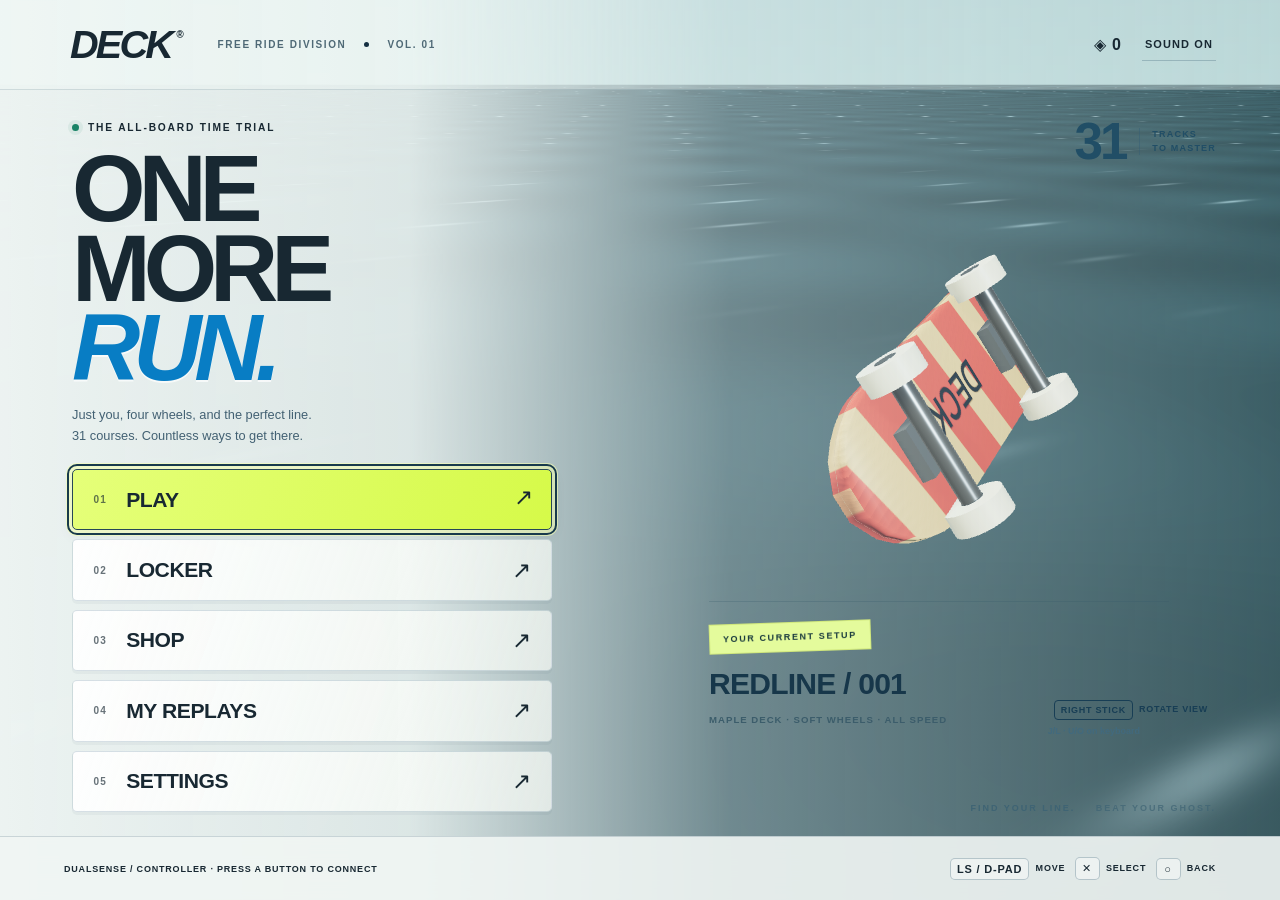
==== commit 44447952: "Extend Flow State and add gravity-driven riding" ====
--- a/deck-prototype.html
+++ b/deck-prototype.html
@@ -1,6 +1,6 @@
 <!doctype html>
 <html lang="en">
-<head><meta charset="utf-8"><meta name="viewport" content="width=device-width,initial-scale=1"><meta name="theme-color" content="#eaf3f5"><meta name="description" content="You are the board. Master 31 courses, chase your best ghost and find your perfect line in DECK."><title>DECK — One more run.</title><link rel="stylesheet" href="deck/style.css?v=20260912-sven1"></head>
+<head><meta charset="utf-8"><meta name="viewport" content="width=device-width,initial-scale=1"><meta name="theme-color" content="#eaf3f5"><meta name="description" content="You are the board. Master 31 courses, chase your best ghost and find your perfect line in DECK."><title>DECK — One more run.</title><link rel="stylesheet" href="deck/style.css?v=20260916-flow2"></head>
 <body>
 <div id="loading"><strong>DECK<span>®</span></strong><p>Setting up your next run…</p></div>
 <main id="ui">
@@ -14,5 +14,5 @@
 <div id="hud" hidden><div class="run-heading"><span class="wordmark">DECK<span>®</span></span><div><small id="run-pack">OPEN WATER</small><strong id="run-name">FIRST LIGHT</strong></div></div><div class="timer"><span id="clock">00:00.000</span><small id="best">PERSONAL BEST —</small></div><button id="pause-button" data-action="pause" aria-label="Pause game">Ⅱ</button><div class="progress"><div id="progress-fill"></div></div><div id="event-toast"></div><div class="controls"><strong>CONTROLLER</strong><div><kbd>RT / R2</kbd> FORWARD <kbd>LT / L2</kbd> BRAKE / REVERSE</div><div><kbd>LS</kbd> STEER <kbd>A / ✕</kbd> DOUBLE JUMP</div><div><kbd>L1</kbd> TILT LEFT <kbd>R1</kbd> TILT RIGHT</div><div><kbd>R3</kbd> RESTART <kbd>START</kbd> PAUSE</div><small>WASD / arrows · Space · Q/E tilt · R reset · Esc pause</small></div><div class="run-right"><canvas id="minimap" width="190" height="150"></canvas><div class="speed"><strong id="speed">0</strong><span>KM/H</span></div><div id="air-jump">● ● <span>JUMPS READY</span></div></div></div>
 <section id="overlay" hidden><div class="modal"><p class="eyebrow" id="modal-tag">TAKE A BREATHER</p><h2 id="modal-title">Paused.</h2><p id="modal-sub">Your run is waiting.</p><div id="modal-stats"></div><div id="modal-actions"></div></div></section>
 <div id="toast" role="status"></div>
-<script src="deck/three.min.js"></script><script src="deck/core.js?v=20260912-sven1"></script><script src="deck/architecture.js?v=20260912-sven1"></script><script src="deck/obstacles.js?v=20260912-sven1"></script><script src="deck/signature-courses.js?v=20260912-sven1"></script><script src="deck/game.js?v=20260912-sven1"></script>
+<script src="deck/three.min.js"></script><script src="deck/core.js?v=20260916-flow2"></script><script src="deck/architecture.js?v=20260916-flow2"></script><script src="deck/obstacles.js?v=20260916-flow2"></script><script src="deck/signature-courses.js?v=20260916-flow2"></script><script src="deck/drop-courses.js?v=20260916-flow2"></script><script src="deck/line-courses.js?v=20260916-flow2"></script><script src="deck/game.js?v=20260916-flow2"></script>
 </body></html>
--- a/deck/style.css
+++ b/deck/style.css
@@ -59,3 +59,9 @@
 @media(max-width:520px){:root{--menu-gutter:18px}#home .home-copy{width:65%}#home .home-description{font-size:10px}#home .eyebrow{font-size:7px;letter-spacing:.8px}#home h1{font-size:clamp(48px,12vw,62px)}#home .home-nav button{font-size:15px;padding:8px 12px}#home .home-nav button>span:first-child{margin-right:10px;font-size:8px}.hero-caption,.home-stamp{display:none}#orbit-hint{font-size:7px;max-width:28%;right:12px;line-height:1.6}.settings-grid{grid-template-columns:1fr}.course-grid,.shop-grid,.replay-list{grid-template-columns:1fr}.top-actions{gap:12px}.top-actions button{font-size:10px}.skin-grid{width:65%;grid-template-columns:1fr}.locker-caption{display:none}}
 @media(max-height:480px){#home .home-intro .eyebrow,#home .home-description{display:none}#home h1{font-size:39px;margin:0}#home .home-copy{grid-template-columns:1fr 1.7fr;grid-template-rows:1fr;gap:24px;width:66%;align-items:center}#home .home-nav{height:100%;gap:5px}#home .home-nav button{font-size:14px}.hero-caption{left:73%;bottom:18%}.hero-caption h3{font-size:17px}.hero-caption .pill,.hero-caption .small-label{display:none}.home-stamp{display:none}}
 @media(prefers-reduced-motion:reduce){#home .home-nav button,#home .nav-arrow,.course-card{transition:none!important}}
+
+/* Shoulder navigation lives with the course pack tabs, including narrow screens. */
+#pack-shoulder-hint{display:flex;justify-content:space-between;gap:16px;margin:4px 0 10px;color:#304d59;font-size:11px;font-weight:800;letter-spacing:1px}
+#pack-shoulder-hint span{display:flex;align-items:center;gap:8px}
+#pack-shoulder-hint kbd{padding:4px 8px;border:1px solid #526a73;border-radius:5px;background:#f5f9f9;font:inherit;letter-spacing:0}
+@media(max-width:520px){#pack-shoulder-hint{font-size:9px;letter-spacing:.4px;gap:8px}}
